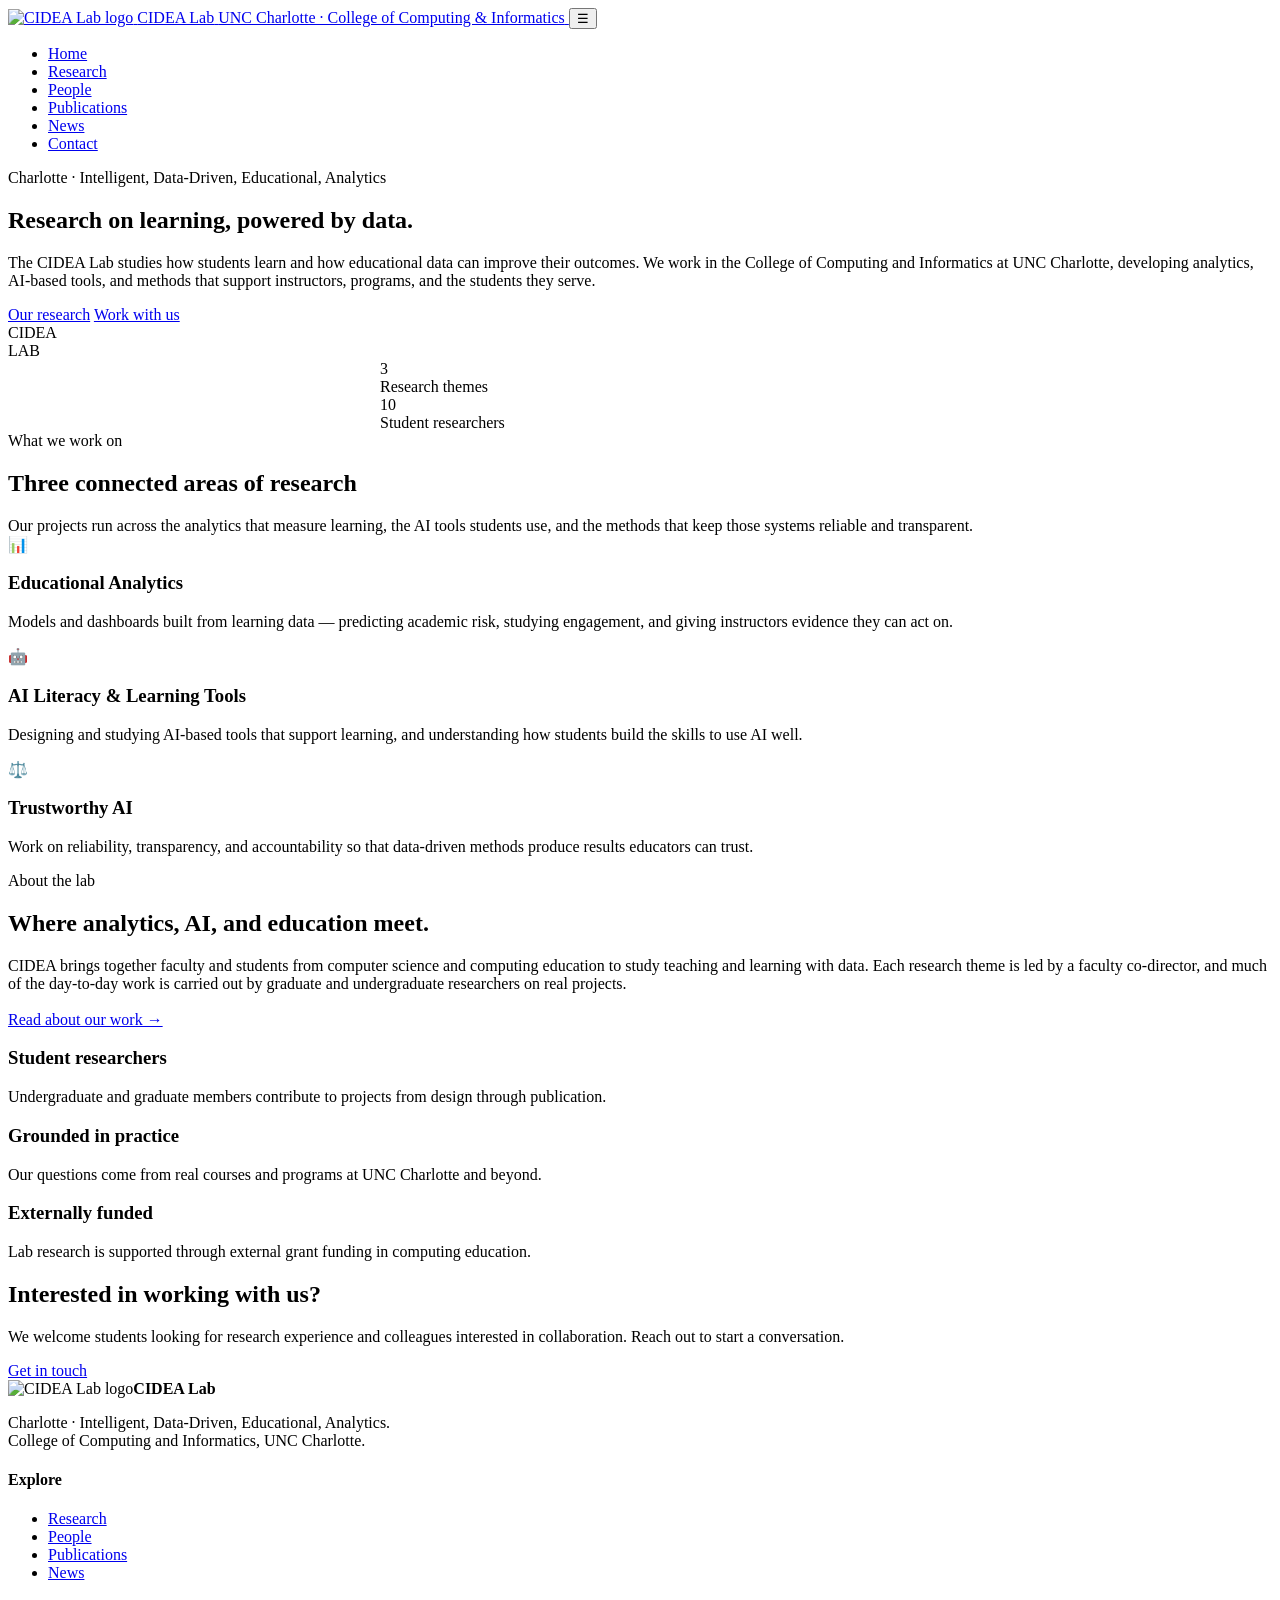
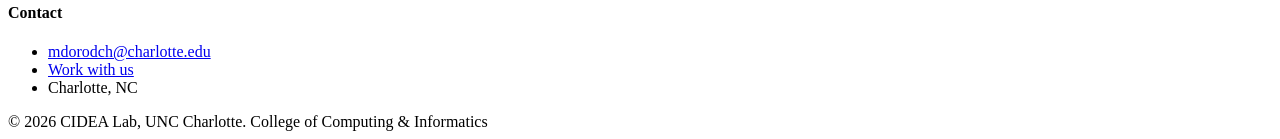
==== index.html @ 577704da "Add files via upload" ====
<!DOCTYPE html>
<html lang="en">
<head>
  <meta charset="UTF-8" />
  <meta name="viewport" content="width=device-width, initial-scale=1.0" />
  <title>CIDEA Lab | UNC Charlotte</title>
  <meta name="description" content="The CIDEA Lab in the College of Computing and Informatics at UNC Charlotte studies educational data, AI in learning, and the analytics that support student success." />
  <link rel="icon" href="assets/favicon.png" />
  <link rel="stylesheet" href="assets/styles.css" />
</head>
<body>

  <header class="site-header">
    <div class="container nav">
      <a class="brand" href="index.html">
        <img src="assets/icon.png" alt="CIDEA Lab logo" />
        <span class="brand-text">
          <span class="brand-name">CIDEA Lab</span>
          <span class="brand-sub">UNC Charlotte · College of Computing &amp; Informatics</span>
        </span>
      </a>
      <button class="nav-toggle" aria-label="Toggle navigation" aria-expanded="false">☰</button>
      <ul class="nav-links">
        <li><a href="index.html" class="active">Home</a></li>
        <li><a href="research.html">Research</a></li>
        <li><a href="people.html">People</a></li>
        <li><a href="publications.html">Publications</a></li>
        <li><a href="news.html">News</a></li>
        <li><a href="contact.html">Contact</a></li>
      </ul>
    </div>
  </header>

  <section class="hero">
    <div class="container hero-inner">
      <div>
        <span class="eyebrow">Charlotte · Intelligent, Data-Driven, Educational, Analytics</span>
        <h1>Research on learning, powered by data.</h1>
        <p class="lead">The CIDEA Lab studies how students learn and how educational data can improve their outcomes. We work in the College of Computing and Informatics at UNC Charlotte, developing analytics, AI-based tools, and methods that support instructors, programs, and the students they serve.</p>
        <div class="hero-cta">
          <a class="btn btn-primary" href="research.html">Our research</a>
          <a class="btn btn-ghost" href="contact.html">Work with us</a>
        </div>
      </div>
      <div class="hero-badge">
        <img src="assets/logo.png" alt="CIDEA Lab badge"
             onerror="this.style.display='none';this.nextElementSibling.style.display='grid';" />
        <div class="badge-fallback" style="display:none;">CIDEA<br>LAB</div>
      </div>
    </div>
  </section>

  <section class="section">
    <div class="container">
      <div class="stats" style="grid-template-columns:repeat(2,1fr); max-width:520px; margin:0 auto;">
        <div class="stat"><div class="num">3</div><div class="label">Research themes</div></div>
        <div class="stat"><div class="num">10</div><div class="label">Student researchers</div></div>
      </div>
    </div>
  </section>

  <section class="section section-band">
    <div class="container">
      <div class="section-head center">
        <span class="eyebrow">What we work on</span>
        <h2>Three connected areas of research</h2>
        <p class="lead" style="margin:0 auto;">Our projects run across the analytics that measure learning, the AI tools students use, and the methods that keep those systems reliable and transparent.</p>
      </div>
      <div class="grid grid-3">
        <div class="card card-top">
          <div class="icon">📊</div>
          <h3>Educational Analytics</h3>
          <p>Models and dashboards built from learning data — predicting academic risk, studying engagement, and giving instructors evidence they can act on.</p>
        </div>
        <div class="card card-top">
          <div class="icon">🤖</div>
          <h3>AI Literacy &amp; Learning Tools</h3>
          <p>Designing and studying AI-based tools that support learning, and understanding how students build the skills to use AI well.</p>
        </div>
        <div class="card card-top">
          <div class="icon">⚖️</div>
          <h3>Trustworthy AI</h3>
          <p>Work on reliability, transparency, and accountability so that data-driven methods produce results educators can trust.</p>
        </div>
      </div>
    </div>
  </section>

  <section class="section">
    <div class="container grid grid-2" style="align-items:center;">
      <div>
        <span class="eyebrow">About the lab</span>
        <h2>Where analytics, AI, and education meet.</h2>
        <p class="lead">CIDEA brings together faculty and students from computer science and computing education to study teaching and learning with data. Each research theme is led by a faculty co-director, and much of the day-to-day work is carried out by graduate and undergraduate researchers on real projects.</p>
        <p style="margin-top:18px;"><a class="btn btn-ghost" href="research.html">Read about our work →</a></p>
      </div>
      <div class="grid" style="gap:16px;">
        <div class="card"><h3>Student researchers</h3><p>Undergraduate and graduate members contribute to projects from design through publication.</p></div>
        <div class="card"><h3>Grounded in practice</h3><p>Our questions come from real courses and programs at UNC Charlotte and beyond.</p></div>
        <div class="card"><h3>Externally funded</h3><p>Lab research is supported through external grant funding in computing education.</p></div>
      </div>
    </div>
  </section>

  <section class="section">
    <div class="container">
      <div class="cta">
        <h2>Interested in working with us?</h2>
        <p>We welcome students looking for research experience and colleagues interested in collaboration. Reach out to start a conversation.</p>
        <a class="btn btn-primary" href="contact.html">Get in touch</a>
      </div>
    </div>
  </section>

  <footer class="site-footer">
    <div class="container">
      <div class="footer-grid">
        <div>
          <div class="footer-brand"><img src="assets/icon.png" alt="CIDEA Lab logo" /><strong>CIDEA Lab</strong></div>
          <p>Charlotte · Intelligent, Data-Driven, Educational, Analytics.<br>College of Computing and Informatics, UNC Charlotte.</p>
        </div>
        <div>
          <h4>Explore</h4>
          <ul class="footer-links">
            <li><a href="research.html">Research</a></li>
            <li><a href="people.html">People</a></li>
            <li><a href="publications.html">Publications</a></li>
            <li><a href="news.html">News</a></li>
          </ul>
        </div>
        <div>
          <h4>Contact</h4>
          <ul class="footer-links">
            <li><a href="mailto:mdorodch@charlotte.edu">mdorodch@charlotte.edu</a></li>
            <li><a href="contact.html">Work with us</a></li>
            <li>Charlotte, NC</li>
          </ul>
        </div>
      </div>
      <div class="footer-bottom">
        <span>© <span id="year"></span> CIDEA Lab, UNC Charlotte.</span>
        <span>College of Computing &amp; Informatics</span>
      </div>
    </div>
  </footer>

  <script src="assets/script.js"></script>
  <script>document.getElementById('year').textContent = new Date().getFullYear();</script>
</body>
</html>
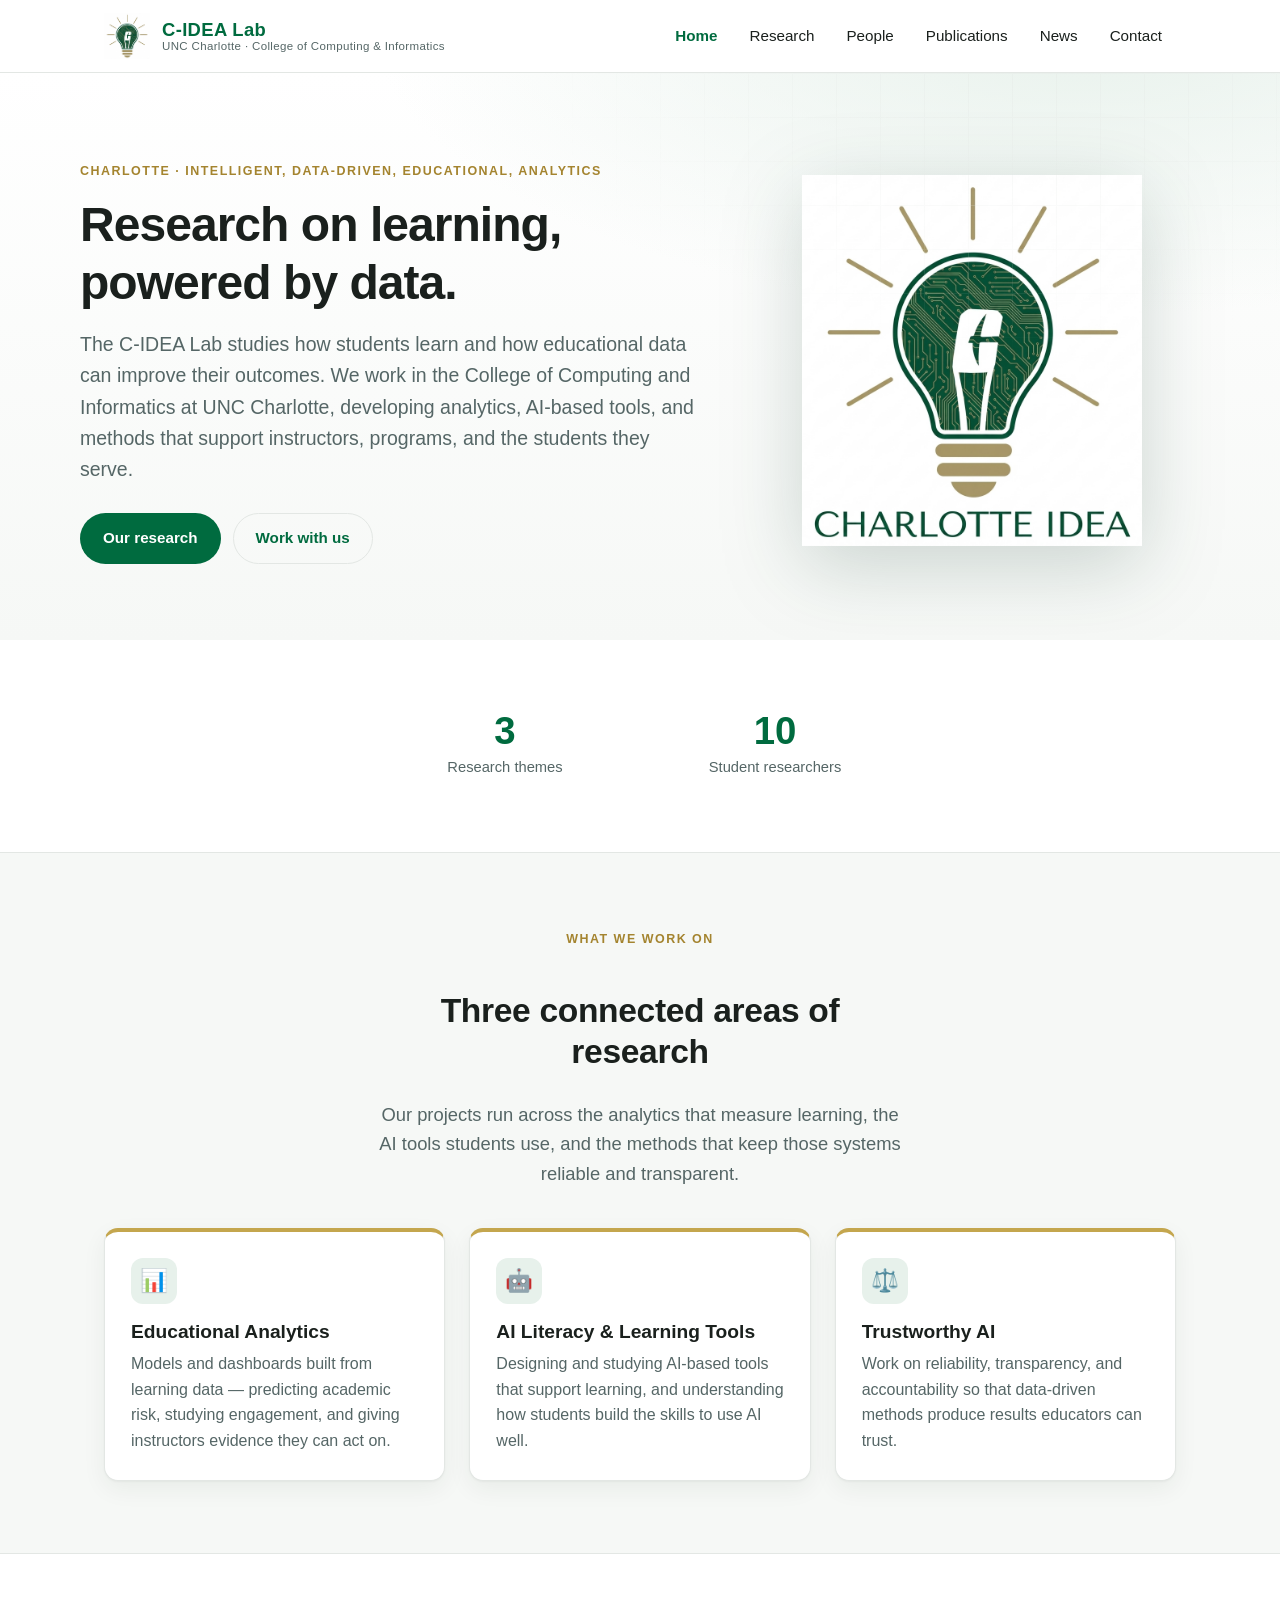
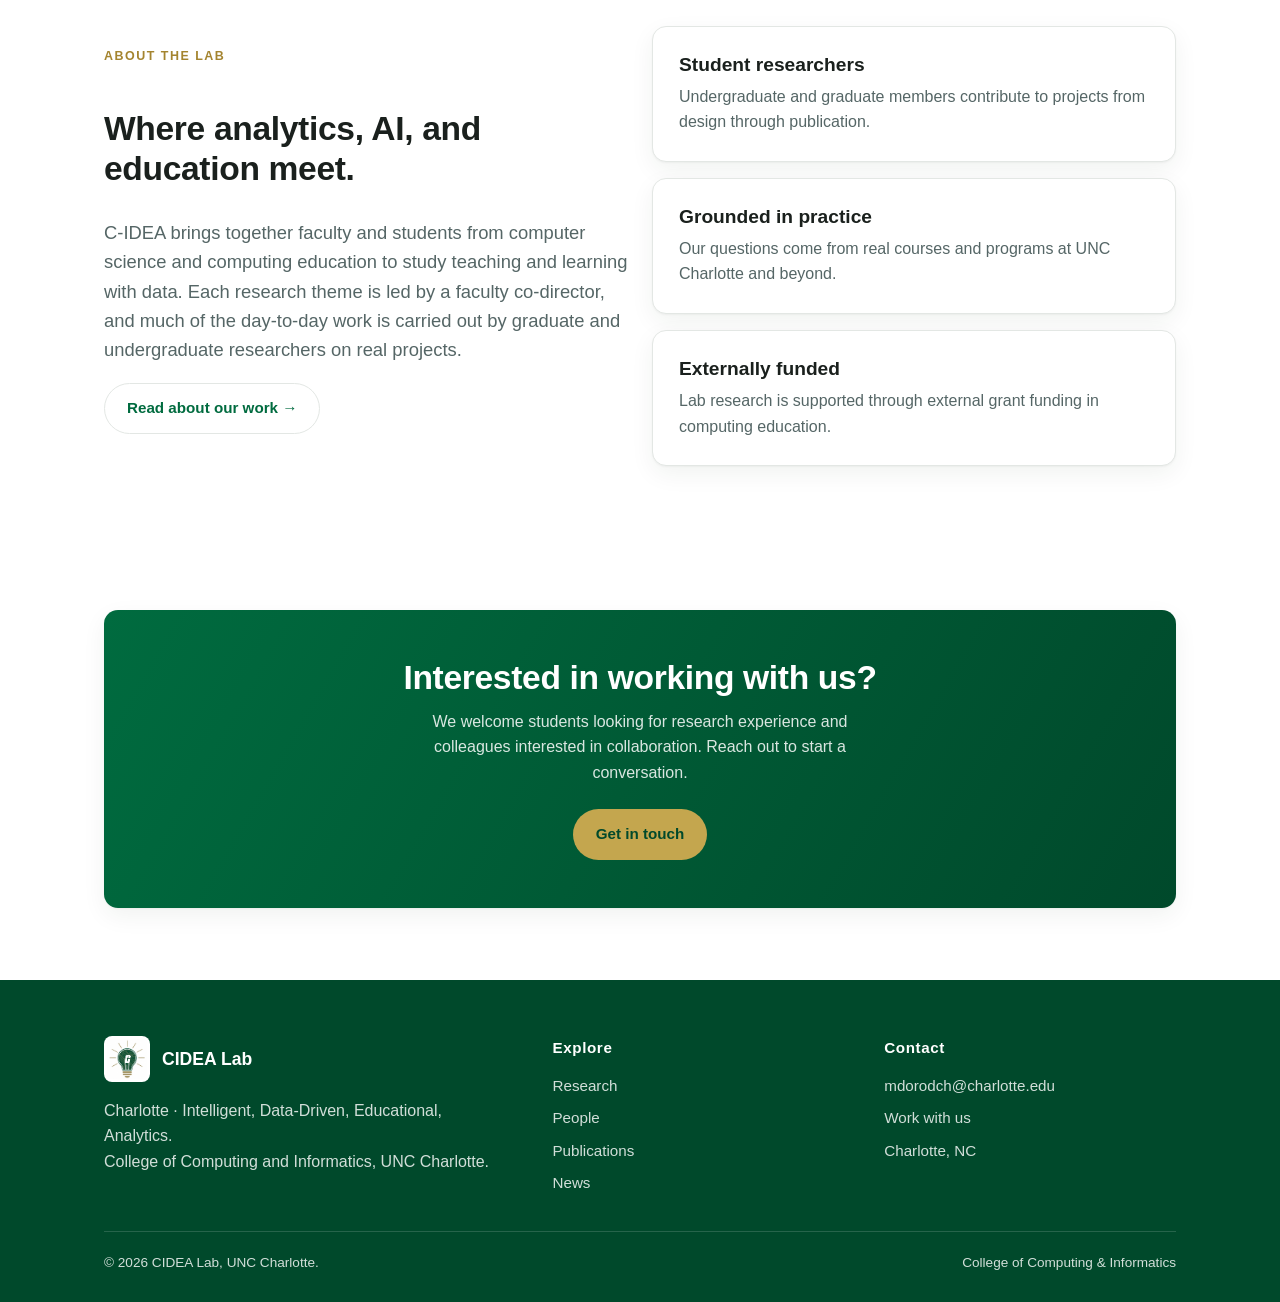
==== commit 4bf09309: "Update references from CIDEA Lab to C-IDEA Lab" ====
--- a/index.html
+++ b/index.html
@@ -4,7 +4,7 @@
   <meta charset="UTF-8" />
   <meta name="viewport" content="width=device-width, initial-scale=1.0" />
   <title>CIDEA Lab | UNC Charlotte</title>
-  <meta name="description" content="The CIDEA Lab in the College of Computing and Informatics at UNC Charlotte studies educational data, AI in learning, and the analytics that support student success." />
+  <meta name="description" content="The C-IDEA Lab in the College of Computing and Informatics at UNC Charlotte studies educational data, AI in learning, and the analytics that support student success." />
   <link rel="icon" href="assets/favicon.png" />
   <link rel="stylesheet" href="assets/styles.css" />
 </head>
@@ -13,9 +13,9 @@
   <header class="site-header">
     <div class="container nav">
       <a class="brand" href="index.html">
-        <img src="assets/icon.png" alt="CIDEA Lab logo" />
+        <img src="assets/icon.png" alt="C-IDEA Lab logo" />
         <span class="brand-text">
-          <span class="brand-name">CIDEA Lab</span>
+          <span class="brand-name">C-IDEA Lab</span>
           <span class="brand-sub">UNC Charlotte · College of Computing &amp; Informatics</span>
         </span>
       </a>
@@ -36,14 +36,14 @@
       <div>
         <span class="eyebrow">Charlotte · Intelligent, Data-Driven, Educational, Analytics</span>
         <h1>Research on learning, powered by data.</h1>
-        <p class="lead">The CIDEA Lab studies how students learn and how educational data can improve their outcomes. We work in the College of Computing and Informatics at UNC Charlotte, developing analytics, AI-based tools, and methods that support instructors, programs, and the students they serve.</p>
+        <p class="lead">The C-IDEA Lab studies how students learn and how educational data can improve their outcomes. We work in the College of Computing and Informatics at UNC Charlotte, developing analytics, AI-based tools, and methods that support instructors, programs, and the students they serve.</p>
         <div class="hero-cta">
           <a class="btn btn-primary" href="research.html">Our research</a>
           <a class="btn btn-ghost" href="contact.html">Work with us</a>
         </div>
       </div>
       <div class="hero-badge">
-        <img src="assets/logo.png" alt="CIDEA Lab badge"
+        <img src="assets/logo.png" alt="C-IDEA Lab badge"
              onerror="this.style.display='none';this.nextElementSibling.style.display='grid';" />
         <div class="badge-fallback" style="display:none;">CIDEA<br>LAB</div>
       </div>
@@ -91,7 +91,7 @@
       <div>
         <span class="eyebrow">About the lab</span>
         <h2>Where analytics, AI, and education meet.</h2>
-        <p class="lead">CIDEA brings together faculty and students from computer science and computing education to study teaching and learning with data. Each research theme is led by a faculty co-director, and much of the day-to-day work is carried out by graduate and undergraduate researchers on real projects.</p>
+        <p class="lead">C-IDEA brings together faculty and students from computer science and computing education to study teaching and learning with data. Each research theme is led by a faculty co-director, and much of the day-to-day work is carried out by graduate and undergraduate researchers on real projects.</p>
         <p style="margin-top:18px;"><a class="btn btn-ghost" href="research.html">Read about our work →</a></p>
       </div>
       <div class="grid" style="gap:16px;">
--- a/assets/styles.css
+++ b/assets/styles.css
@@ -0,0 +1,320 @@
+/* ============================================================
+   CIDEA Lab — shared stylesheet
+   Charlotte · Intelligent, Data-Driven, Educational, Analytics
+   Brand palette pulled from the lab logo (green + gold on white)
+   ============================================================ */
+
+:root {
+  /* Brand colors */
+  --green:        #006b3f;   /* primary lab green */
+  --green-dark:   #00492b;   /* deep green for footers / hovers */
+  --green-soft:   #e7f1eb;   /* pale green wash for section bands */
+  --gold:         #c4a64e;   /* metallic gold accent */
+  --gold-dark:    #a4842f;
+
+  /* Neutrals */
+  --ink:          #1a201d;   /* body text */
+  --muted:        #566;      /* secondary text */
+  --line:         #e3e7e4;   /* hairline borders */
+  --bg:           #ffffff;
+  --bg-soft:      #f6f8f6;
+
+  /* System */
+  --radius:       14px;
+  --shadow:       0 1px 2px rgba(0,0,0,.04), 0 8px 24px rgba(0,45,25,.06);
+  --maxw:         1120px;
+  --font: -apple-system, BlinkMacSystemFont, "Segoe UI", Roboto, Helvetica, Arial, sans-serif;
+}
+
+* { box-sizing: border-box; }
+
+html { scroll-behavior: smooth; }
+
+body {
+  margin: 0;
+  font-family: var(--font);
+  color: var(--ink);
+  background: var(--bg);
+  line-height: 1.6;
+  -webkit-font-smoothing: antialiased;
+}
+
+img { max-width: 100%; display: block; }
+
+a { color: var(--green); text-decoration: none; }
+a:hover { text-decoration: underline; }
+
+h1, h2, h3 { line-height: 1.2; color: var(--ink); font-weight: 700; }
+h1 { font-size: clamp(2rem, 5vw, 3rem); letter-spacing: -.02em; }
+h2 { font-size: clamp(1.5rem, 3.5vw, 2.1rem); letter-spacing: -.01em; }
+h3 { font-size: 1.2rem; }
+
+.container { width: 100%; max-width: var(--maxw); margin: 0 auto; padding: 0 24px; }
+
+.eyebrow {
+  display: inline-block;
+  font-size: .78rem;
+  font-weight: 700;
+  letter-spacing: .12em;
+  text-transform: uppercase;
+  color: var(--gold-dark);
+  margin-bottom: 14px;
+}
+
+.lead { font-size: 1.15rem; color: var(--muted); max-width: 60ch; }
+
+/* ---------- Buttons ---------- */
+.btn {
+  display: inline-block;
+  padding: 12px 22px;
+  border-radius: 999px;
+  font-weight: 600;
+  font-size: .95rem;
+  cursor: pointer;
+  border: 1.5px solid transparent;
+  transition: transform .12s ease, background .2s ease, color .2s ease;
+}
+.btn:hover { text-decoration: none; transform: translateY(-1px); }
+.btn-primary { background: var(--green); color: #fff; }
+.btn-primary:hover { background: var(--green-dark); }
+.btn-ghost { background: transparent; color: var(--green); border-color: var(--line); }
+.btn-ghost:hover { border-color: var(--green); background: var(--green-soft); }
+
+/* ---------- Header / nav ---------- */
+.site-header {
+  position: sticky;
+  top: 0;
+  z-index: 50;
+  background: rgba(255,255,255,.9);
+  backdrop-filter: saturate(180%) blur(10px);
+  border-bottom: 1px solid var(--line);
+}
+.nav {
+  display: flex;
+  align-items: center;
+  justify-content: space-between;
+  height: 72px;
+}
+.brand { display: flex; align-items: center; gap: 12px; }
+.brand:hover { text-decoration: none; }
+.brand img { height: 46px; width: 46px; object-fit: contain; }
+.brand-text { display: flex; flex-direction: column; line-height: 1.1; }
+.brand-name { font-weight: 800; color: var(--green); font-size: 1.15rem; letter-spacing: .02em; }
+.brand-sub { font-size: .72rem; color: var(--muted); letter-spacing: .03em; }
+
+.nav-links { display: flex; align-items: center; gap: 4px; list-style: none; margin: 0; padding: 0; }
+.nav-links a {
+  display: block;
+  padding: 8px 14px;
+  border-radius: 8px;
+  color: var(--ink);
+  font-weight: 500;
+  font-size: .95rem;
+}
+.nav-links a:hover { background: var(--bg-soft); text-decoration: none; }
+.nav-links a.active { color: var(--green); font-weight: 700; }
+
+.nav-toggle {
+  display: none;
+  background: none;
+  border: 1px solid var(--line);
+  border-radius: 8px;
+  padding: 8px 10px;
+  cursor: pointer;
+  font-size: 1.1rem;
+  line-height: 1;
+}
+
+/* ---------- Hero ---------- */
+.hero {
+  position: relative;
+  background:
+    radial-gradient(1200px 500px at 85% -10%, var(--green-soft), transparent 60%),
+    linear-gradient(180deg, #fff, var(--bg-soft));
+  overflow: hidden;
+}
+.hero::after {
+  content: "";
+  position: absolute; inset: 0;
+  background-image:
+    linear-gradient(var(--line) 1px, transparent 1px),
+    linear-gradient(90deg, var(--line) 1px, transparent 1px);
+  background-size: 44px 44px;
+  opacity: .35;
+  mask-image: radial-gradient(700px 400px at 80% 0%, #000, transparent 70%);
+  pointer-events: none;
+}
+.hero-inner {
+  position: relative;
+  display: grid;
+  grid-template-columns: 1.15fr .85fr;
+  gap: 48px;
+  align-items: center;
+  padding: 84px 0 76px;
+}
+.hero h1 { margin: 0 0 18px; }
+.hero .lead { margin: 0 0 28px; font-size: 1.22rem; }
+.hero-cta { display: flex; gap: 12px; flex-wrap: wrap; }
+.hero-badge {
+  justify-self: center;
+  width: min(340px, 80%);
+  aspect-ratio: 1;
+  display: grid;
+  place-items: center;
+}
+.hero-badge img {
+  width: 100%;
+  filter: drop-shadow(0 20px 40px rgba(0,45,25,.18));
+}
+.hero-badge .badge-fallback {
+  width: 100%; aspect-ratio: 1; border-radius: 50%;
+  border: 6px solid var(--green);
+  outline: 3px solid var(--gold);
+  outline-offset: 6px;
+  display: grid; place-items: center; text-align: center;
+  background: radial-gradient(circle at 50% 40%, var(--green-soft), #fff);
+  color: var(--green); font-weight: 800; padding: 24px;
+}
+
+/* ---------- Sections ---------- */
+.section { padding: 72px 0; }
+.section-band { background: var(--bg-soft); border-top: 1px solid var(--line); border-bottom: 1px solid var(--line); }
+.section-head { max-width: 60ch; margin-bottom: 40px; }
+.section-head.center { margin-left: auto; margin-right: auto; text-align: center; }
+
+/* ---------- Cards / grids ---------- */
+.grid { display: grid; gap: 24px; }
+.grid-2 { grid-template-columns: repeat(2, 1fr); }
+.grid-3 { grid-template-columns: repeat(3, 1fr); }
+.grid-4 { grid-template-columns: repeat(4, 1fr); }
+
+.card {
+  background: var(--bg);
+  border: 1px solid var(--line);
+  border-radius: var(--radius);
+  padding: 26px;
+  box-shadow: var(--shadow);
+  transition: transform .15s ease, box-shadow .15s ease;
+}
+.card:hover { transform: translateY(-3px); box-shadow: 0 12px 32px rgba(0,45,25,.10); }
+.card h3 { margin: 0 0 8px; }
+.card p { margin: 0; color: var(--muted); }
+.card .icon {
+  width: 46px; height: 46px; border-radius: 12px;
+  display: grid; place-items: center;
+  background: var(--green-soft); color: var(--green);
+  font-size: 1.4rem; margin-bottom: 16px;
+}
+.card-top { border-top: 4px solid var(--gold); }
+
+/* Stats */
+.stats { display: grid; grid-template-columns: repeat(4,1fr); gap: 20px; text-align: center; }
+.stat .num { font-size: 2.4rem; font-weight: 800; color: var(--green); line-height: 1; }
+.stat .label { color: var(--muted); font-size: .92rem; margin-top: 6px; }
+
+/* People */
+.person { text-align: center; }
+.person .avatar {
+  width: 120px; height: 120px; border-radius: 50%;
+  margin: 0 auto 14px;
+  background: var(--green-soft);
+  border: 3px solid #fff; box-shadow: 0 0 0 2px var(--gold);
+  display: grid; place-items: center; color: var(--green); font-weight: 800; font-size: 2rem;
+  position: relative; overflow: hidden;
+}
+.person .avatar img { position: absolute; inset: 0; width: 100%; height: 100%; object-fit: cover; }
+.person .name { font-weight: 700; }
+.person .role { color: var(--muted); font-size: .9rem; }
+.person .links { margin-top: 8px; font-size: .85rem; }
+
+/* Publications list */
+.pub { padding: 22px 0; border-bottom: 1px solid var(--line); }
+.pub:last-child { border-bottom: 0; }
+.pub .venue { color: var(--gold-dark); font-weight: 700; font-size: .82rem; text-transform: uppercase; letter-spacing: .06em; }
+.pub .title { font-weight: 700; margin: 4px 0; font-size: 1.08rem; }
+.pub .authors { color: var(--muted); font-size: .95rem; }
+.pub .tags { margin-top: 8px; }
+.tag {
+  display: inline-block; font-size: .78rem; font-weight: 600;
+  color: var(--green); background: var(--green-soft);
+  padding: 3px 10px; border-radius: 999px; margin-right: 6px;
+}
+
+/* News */
+.news-item { display: grid; grid-template-columns: 130px 1fr; gap: 20px; padding: 24px 0; border-bottom: 1px solid var(--line); }
+.news-item:last-child { border-bottom: 0; }
+.news-date { color: var(--gold-dark); font-weight: 700; font-size: .9rem; }
+.news-item h3 { margin: 0 0 6px; }
+.news-item p { margin: 0; color: var(--muted); }
+
+/* Contact */
+.contact-grid { display: grid; grid-template-columns: 1fr 1fr; gap: 40px; }
+.field { margin-bottom: 16px; }
+.field label { display: block; font-weight: 600; font-size: .9rem; margin-bottom: 6px; }
+.field input, .field textarea {
+  width: 100%; padding: 11px 14px; border: 1px solid var(--line);
+  border-radius: 10px; font: inherit; background: #fff;
+}
+.field input:focus, .field textarea:focus { outline: 2px solid var(--green); border-color: var(--green); }
+.info-row { display: flex; gap: 12px; align-items: flex-start; margin-bottom: 18px; }
+.info-row .icon { flex: none; width: 38px; height: 38px; border-radius: 10px; background: var(--green-soft); color: var(--green); display: grid; place-items: center; }
+
+/* Page hero (interior) */
+.page-hero { background: var(--green); color: #fff; padding: 60px 0; position: relative; }
+.page-hero::after {
+  content:""; position:absolute; inset:0;
+  background-image: linear-gradient(90deg, rgba(255,255,255,.06) 1px, transparent 1px);
+  background-size: 44px 44px; opacity:.5;
+}
+.page-hero .container { position: relative; }
+.page-hero h1 { color: #fff; margin: 0 0 10px; }
+.page-hero p { color: rgba(255,255,255,.85); max-width: 60ch; margin: 0; font-size: 1.1rem; }
+.page-hero .eyebrow { color: var(--gold); }
+
+/* CTA band */
+.cta {
+  background: linear-gradient(120deg, var(--green), var(--green-dark));
+  color: #fff; border-radius: var(--radius);
+  padding: 48px; text-align: center; box-shadow: var(--shadow);
+}
+.cta h2 { color: #fff; margin: 0 0 10px; }
+.cta p { color: rgba(255,255,255,.85); margin: 0 auto 24px; max-width: 52ch; }
+.cta .btn-primary { background: var(--gold); color: var(--green-dark); }
+.cta .btn-primary:hover { background: #fff; }
+
+/* ---------- Footer ---------- */
+.site-footer { background: var(--green-dark); color: rgba(255,255,255,.82); padding: 56px 0 28px; margin-top: 0; }
+.footer-grid { display: grid; grid-template-columns: 1.4fr 1fr 1fr; gap: 40px; margin-bottom: 36px; }
+.site-footer h4 { color: #fff; font-size: .95rem; margin: 0 0 14px; letter-spacing: .04em; }
+.site-footer a { color: rgba(255,255,255,.82); }
+.site-footer a:hover { color: var(--gold); }
+.footer-links { list-style: none; padding: 0; margin: 0; display: grid; gap: 8px; font-size: .95rem; }
+.footer-brand { display: flex; gap: 12px; align-items: center; margin-bottom: 14px; }
+.footer-brand img { height: 46px; width: 46px; border-radius: 8px; background: #fff; object-fit: contain; padding: 3px; }
+.footer-brand strong { color: #fff; font-size: 1.1rem; }
+.footer-bottom { border-top: 1px solid rgba(255,255,255,.15); padding-top: 20px; font-size: .85rem; display: flex; justify-content: space-between; gap: 12px; flex-wrap: wrap; }
+
+/* ---------- Responsive ---------- */
+@media (max-width: 900px) {
+  .hero-inner { grid-template-columns: 1fr; gap: 32px; text-align: center; }
+  .hero-cta { justify-content: center; }
+  .hero-badge { order: -1; width: 220px; }
+  .grid-3, .grid-4 { grid-template-columns: repeat(2, 1fr); }
+  .stats { grid-template-columns: repeat(2,1fr); }
+  .contact-grid { grid-template-columns: 1fr; }
+  .footer-grid { grid-template-columns: 1fr; gap: 28px; }
+}
+@media (max-width: 640px) {
+  .nav-toggle { display: block; }
+  .nav-links {
+    position: absolute; top: 72px; left: 0; right: 0;
+    flex-direction: column; align-items: stretch;
+    background: #fff; border-bottom: 1px solid var(--line);
+    padding: 8px 16px 16px; gap: 2px;
+    display: none;
+  }
+  .nav-links.open { display: flex; }
+  .grid-2, .grid-3, .grid-4 { grid-template-columns: 1fr; }
+  .news-item { grid-template-columns: 1fr; gap: 6px; }
+  .cta { padding: 32px 22px; }
+}
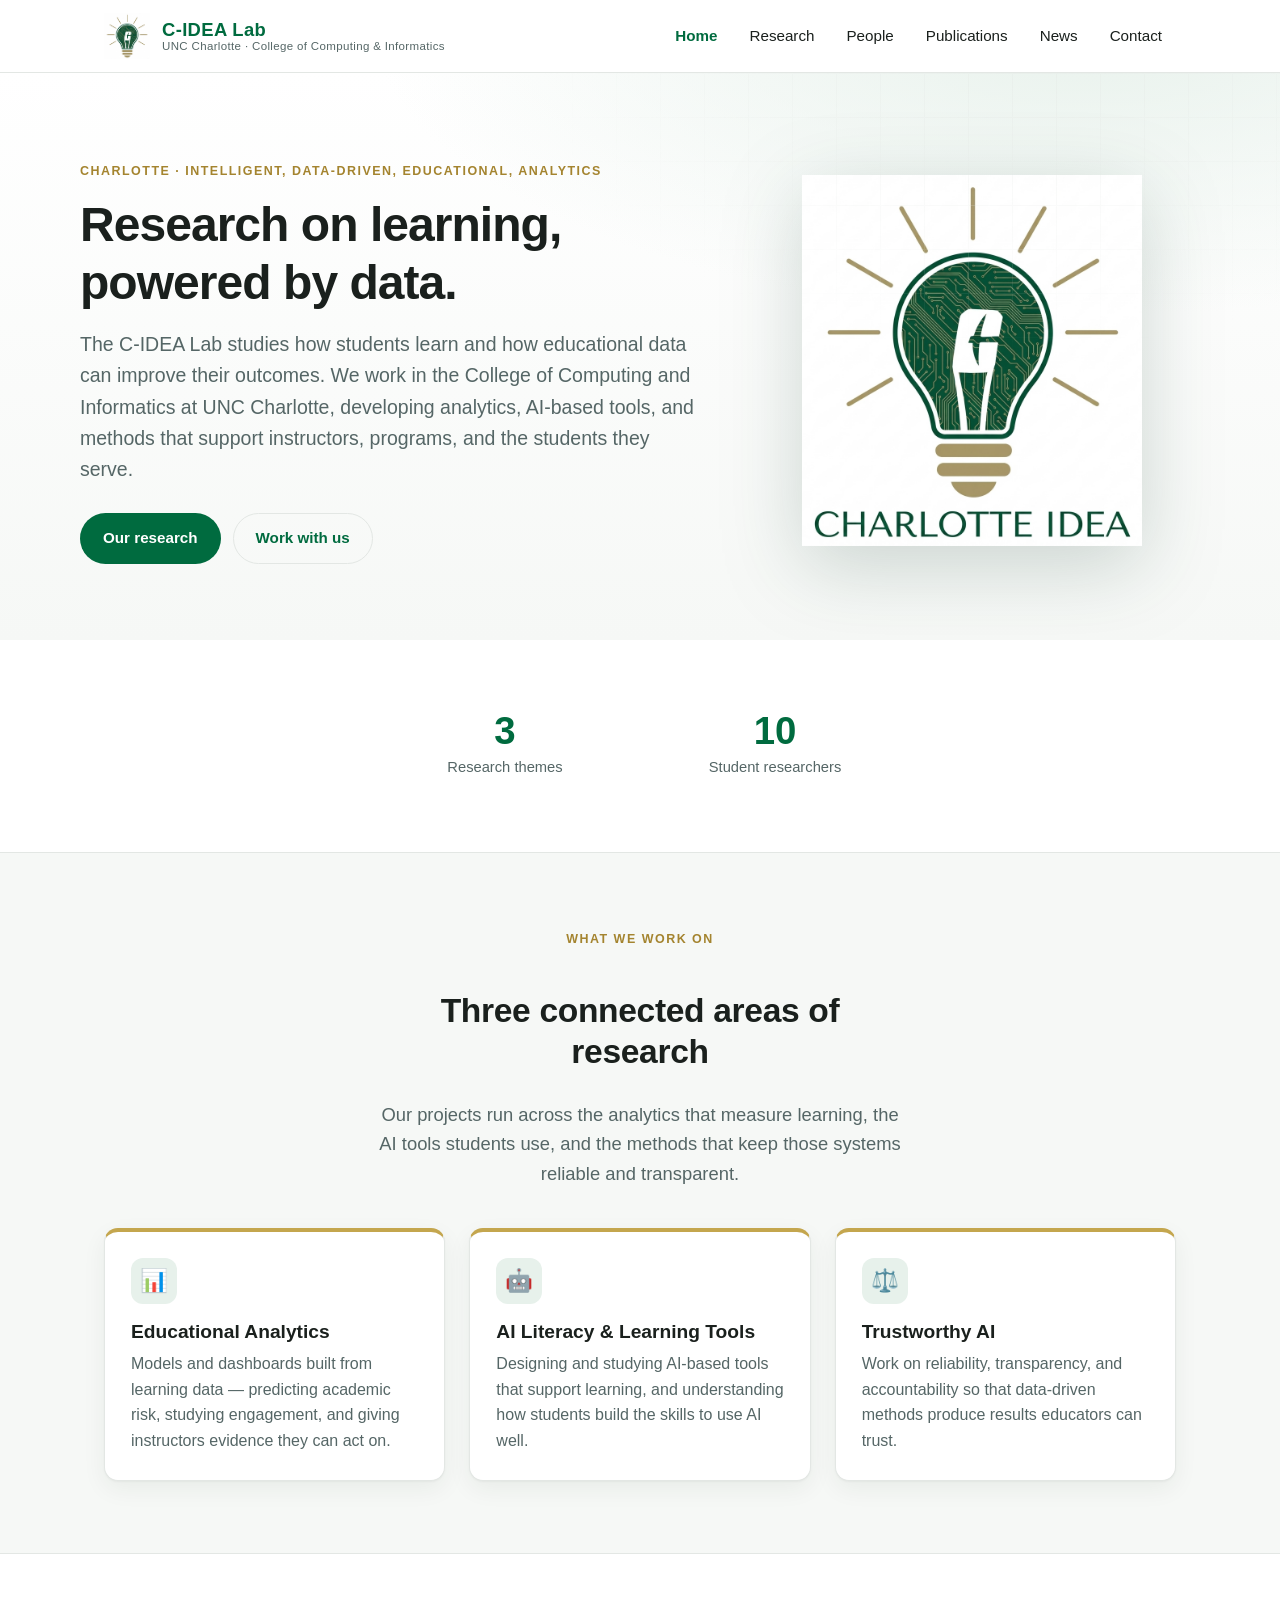
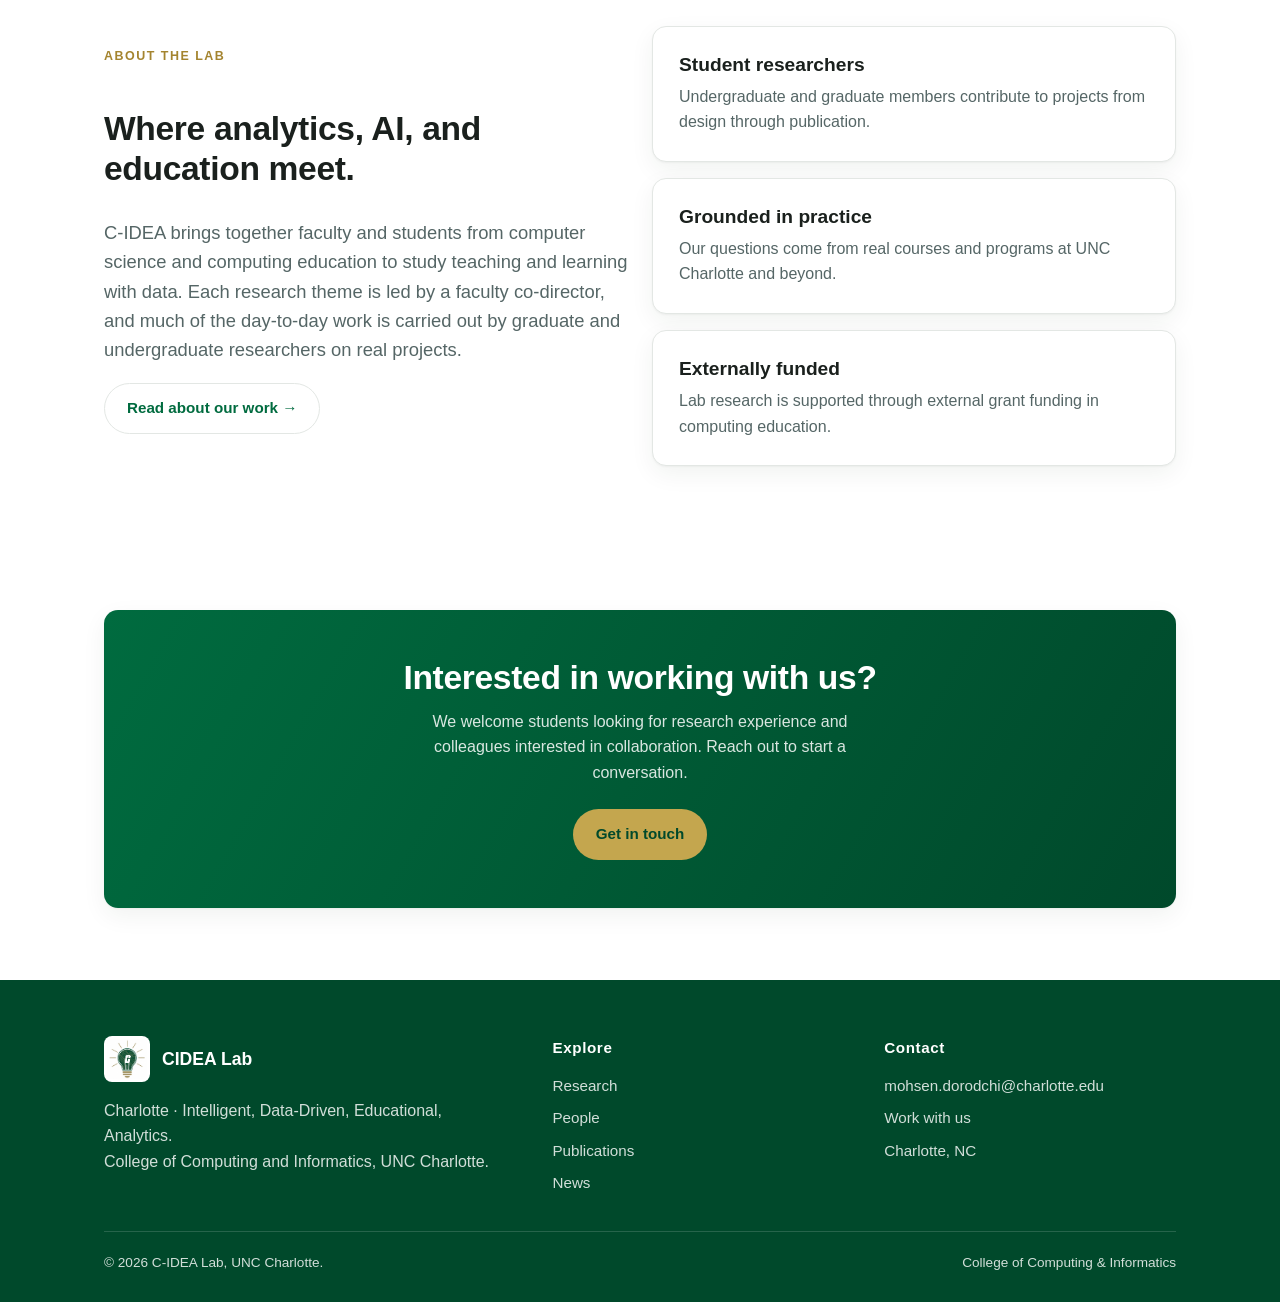
==== commit d51d7fe5: "Update contact email and footer lab name" ====
--- a/index.html
+++ b/index.html
@@ -131,14 +131,14 @@
         <div>
           <h4>Contact</h4>
           <ul class="footer-links">
-            <li><a href="mailto:mdorodch@charlotte.edu">mdorodch@charlotte.edu</a></li>
+            <li><a href="mailto:mdorodch@charlotte.edu">mohsen.dorodchi@charlotte.edu</a></li>
             <li><a href="contact.html">Work with us</a></li>
             <li>Charlotte, NC</li>
           </ul>
         </div>
       </div>
       <div class="footer-bottom">
-        <span>© <span id="year"></span> CIDEA Lab, UNC Charlotte.</span>
+        <span>© <span id="year"></span> C-IDEA Lab, UNC Charlotte.</span>
         <span>College of Computing &amp; Informatics</span>
       </div>
     </div>
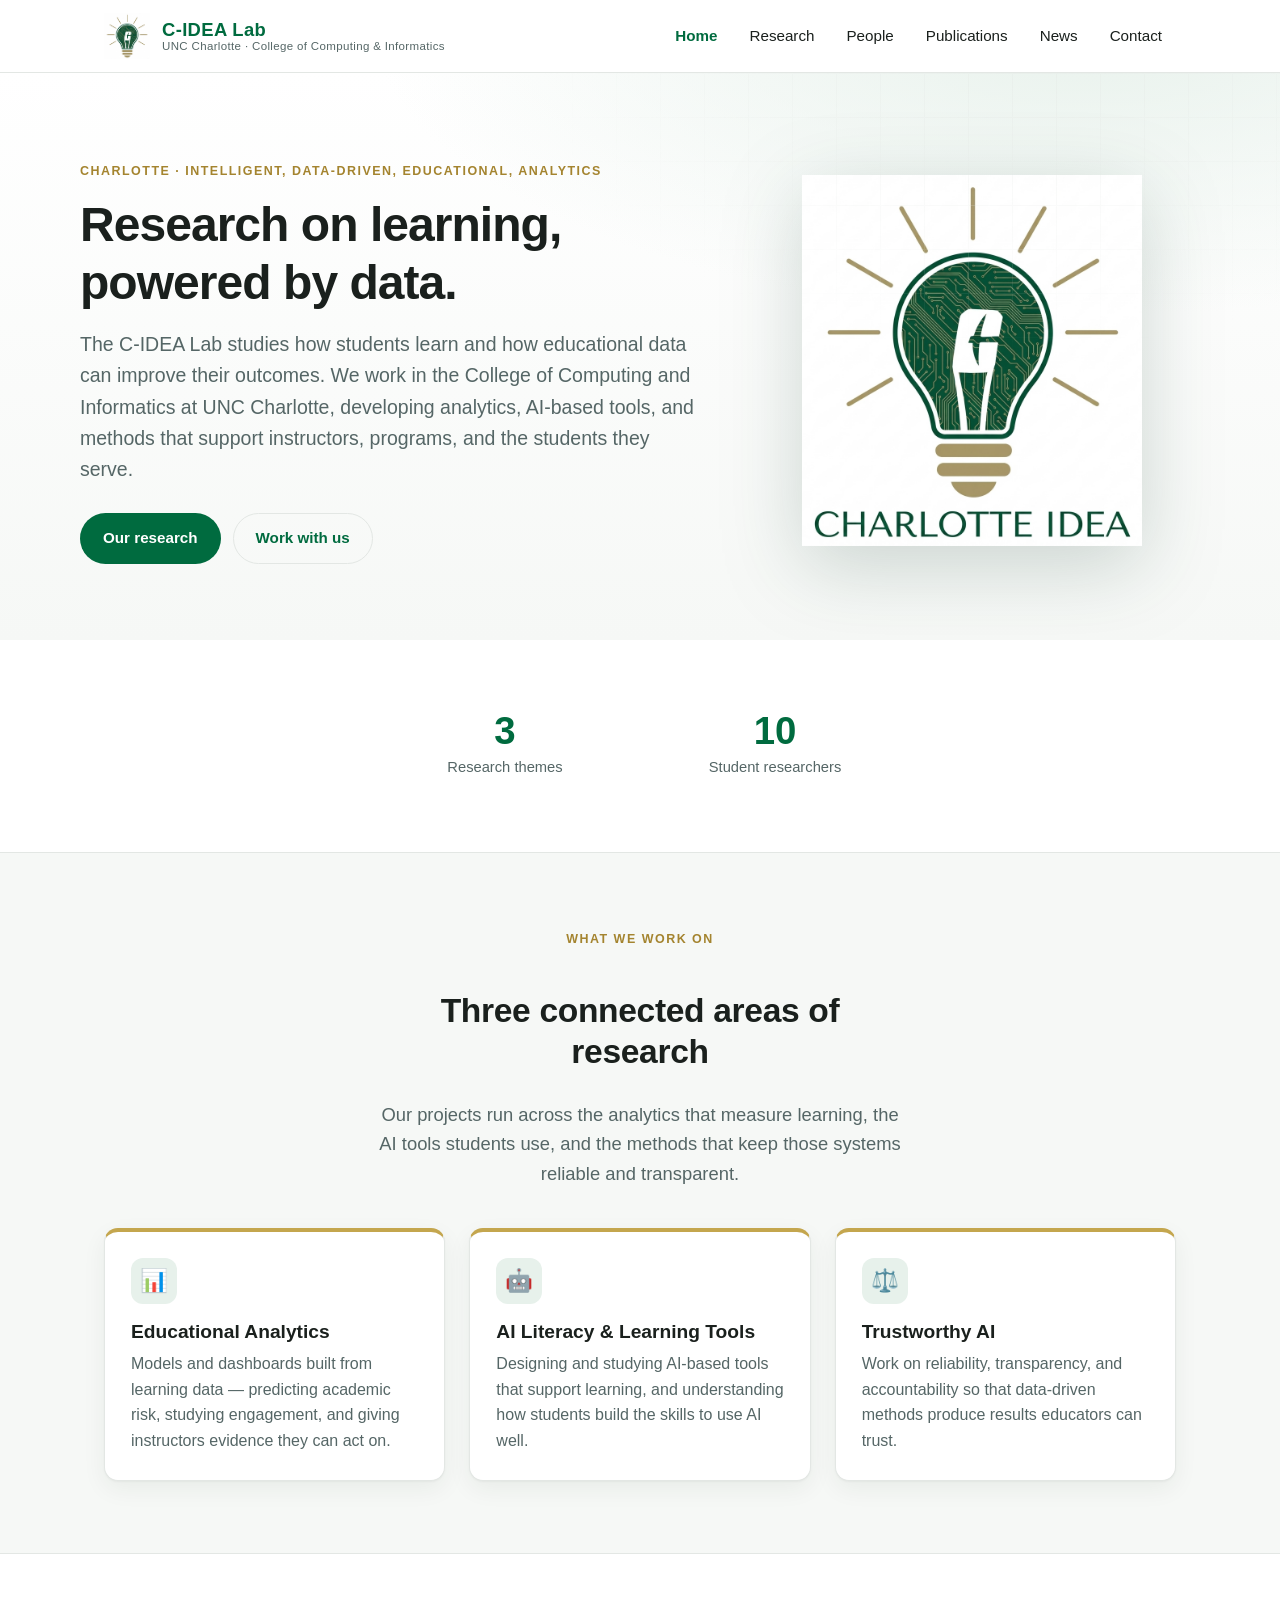
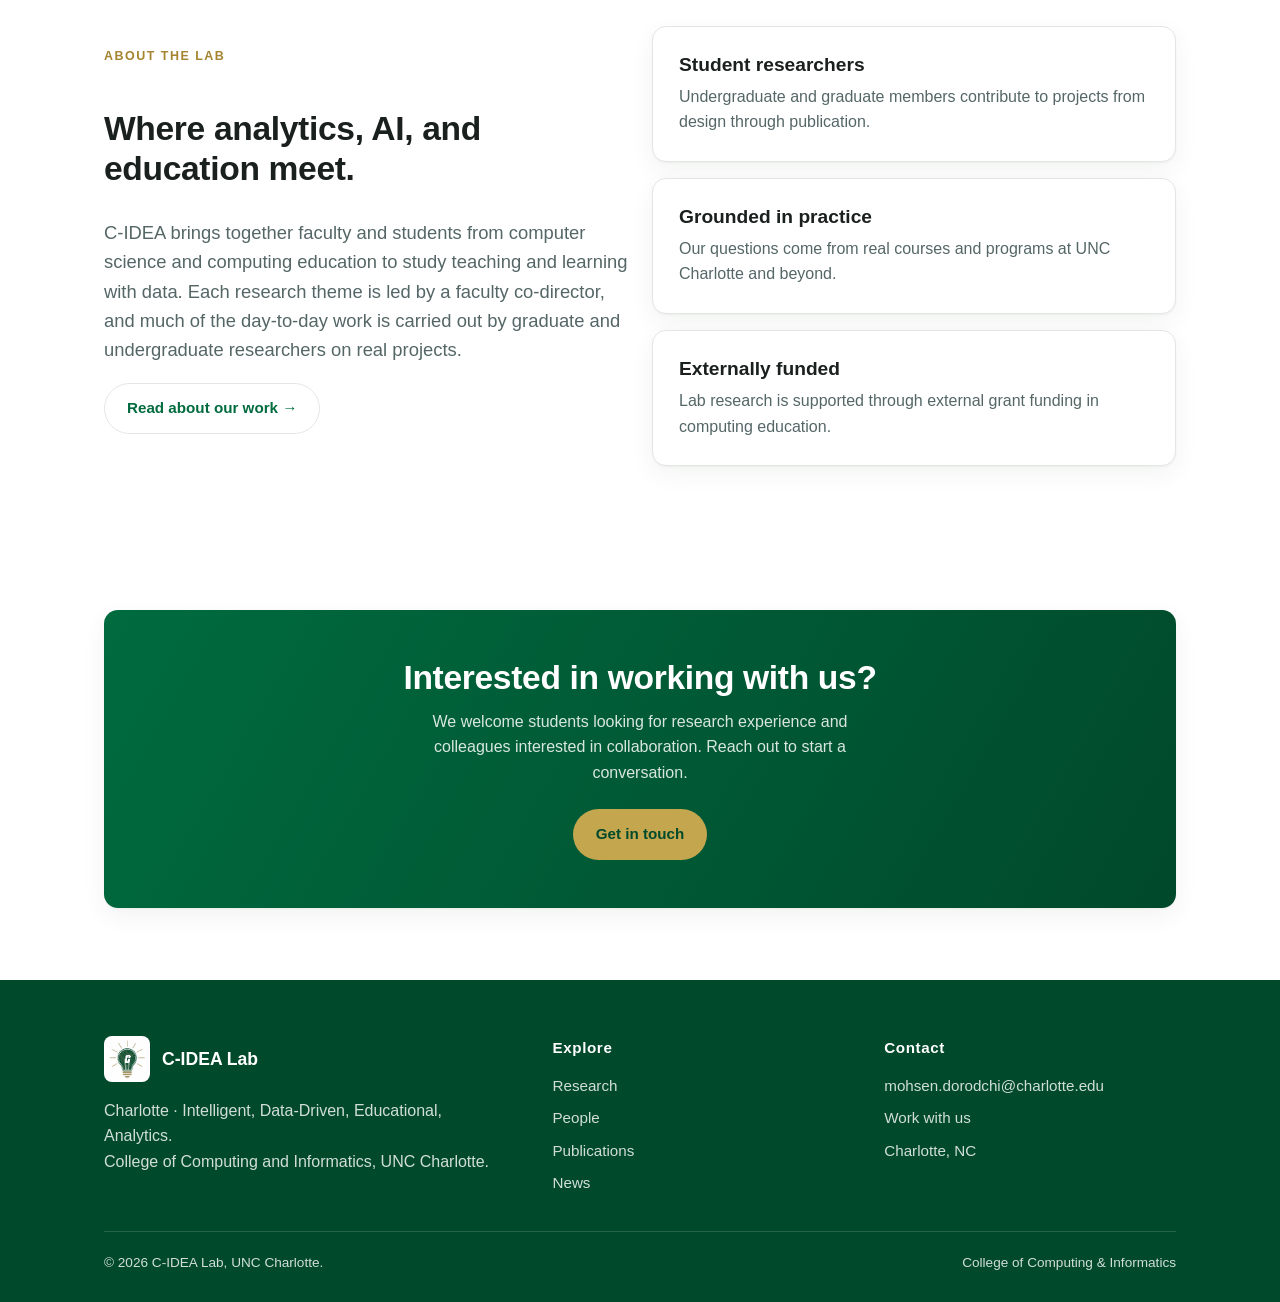
==== commit 3f096012: "Update footer brand name from 'CIDEA Lab' to 'C-IDEA Lab'" ====
--- a/index.html
+++ b/index.html
@@ -116,7 +116,7 @@
     <div class="container">
       <div class="footer-grid">
         <div>
-          <div class="footer-brand"><img src="assets/icon.png" alt="CIDEA Lab logo" /><strong>CIDEA Lab</strong></div>
+          <div class="footer-brand"><img src="assets/icon.png" alt="CIDEA Lab logo" /><strong>C-IDEA Lab</strong></div>
           <p>Charlotte · Intelligent, Data-Driven, Educational, Analytics.<br>College of Computing and Informatics, UNC Charlotte.</p>
         </div>
         <div>
